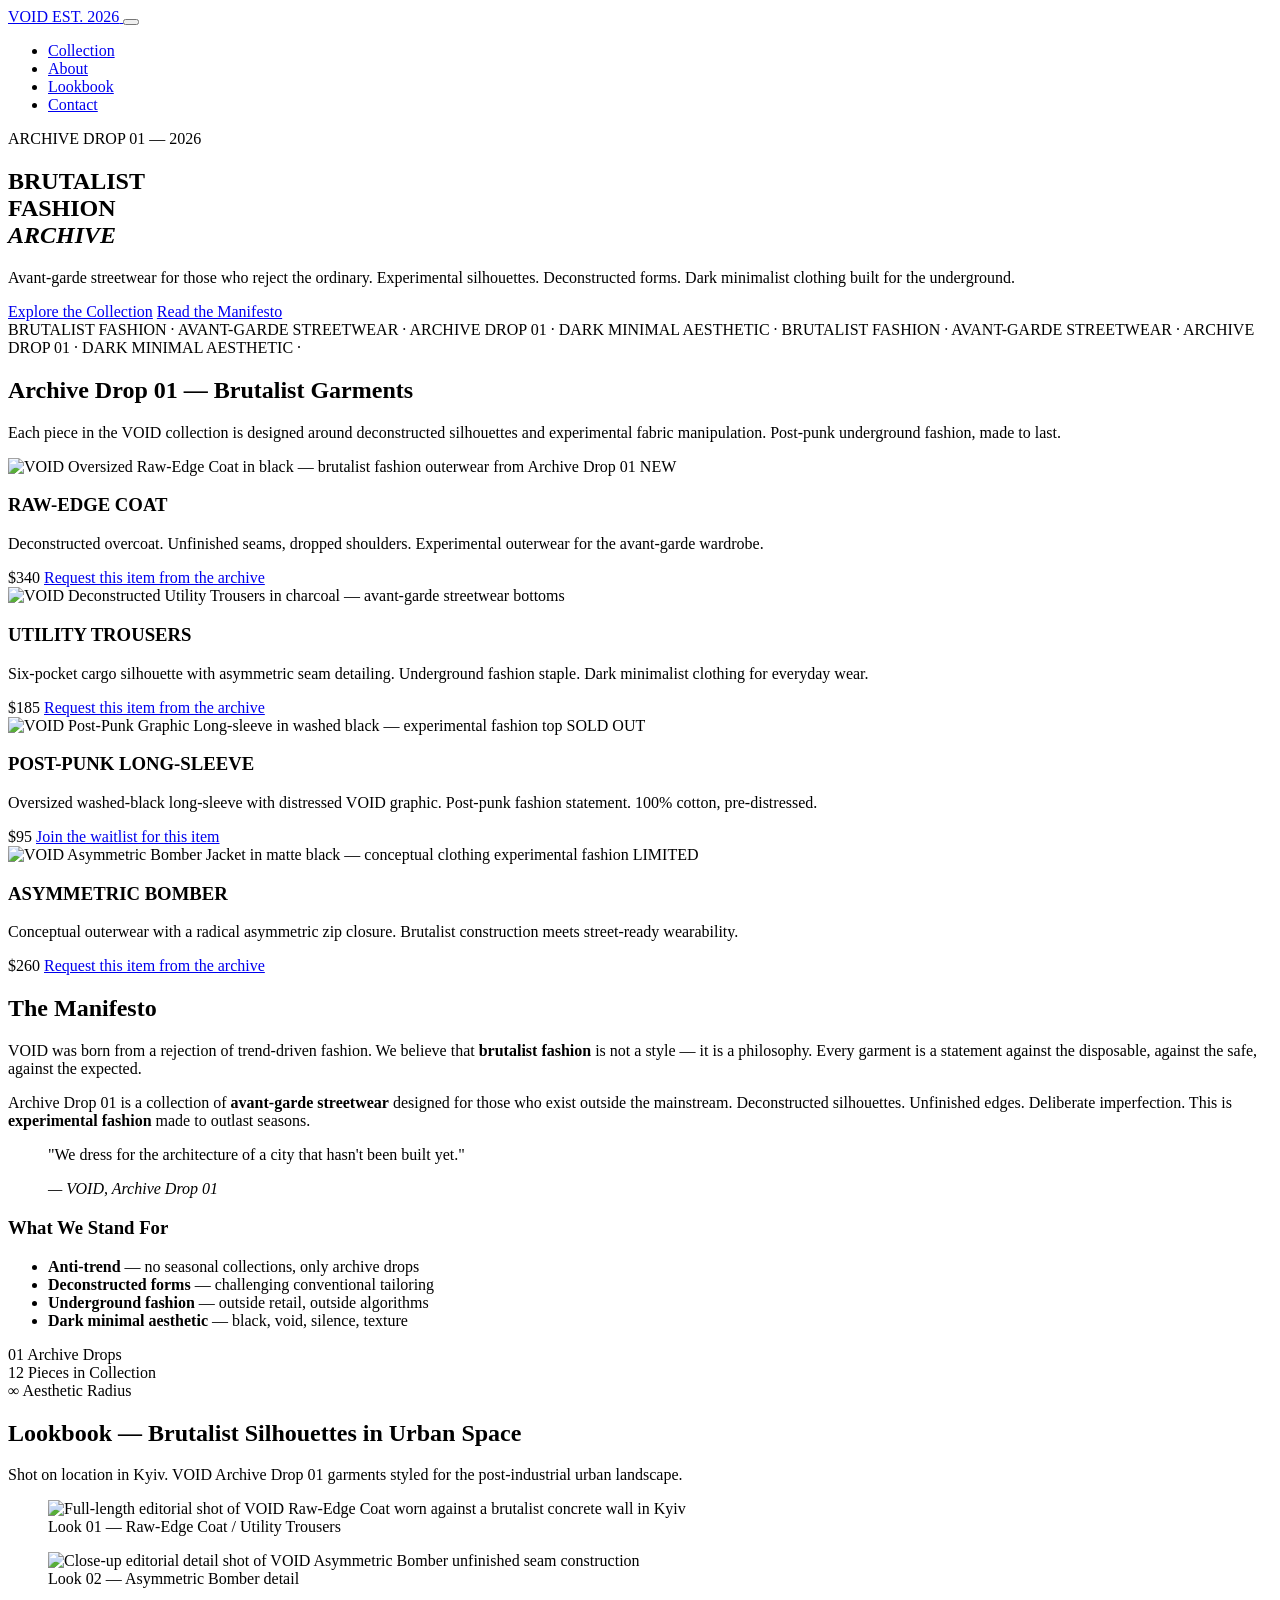
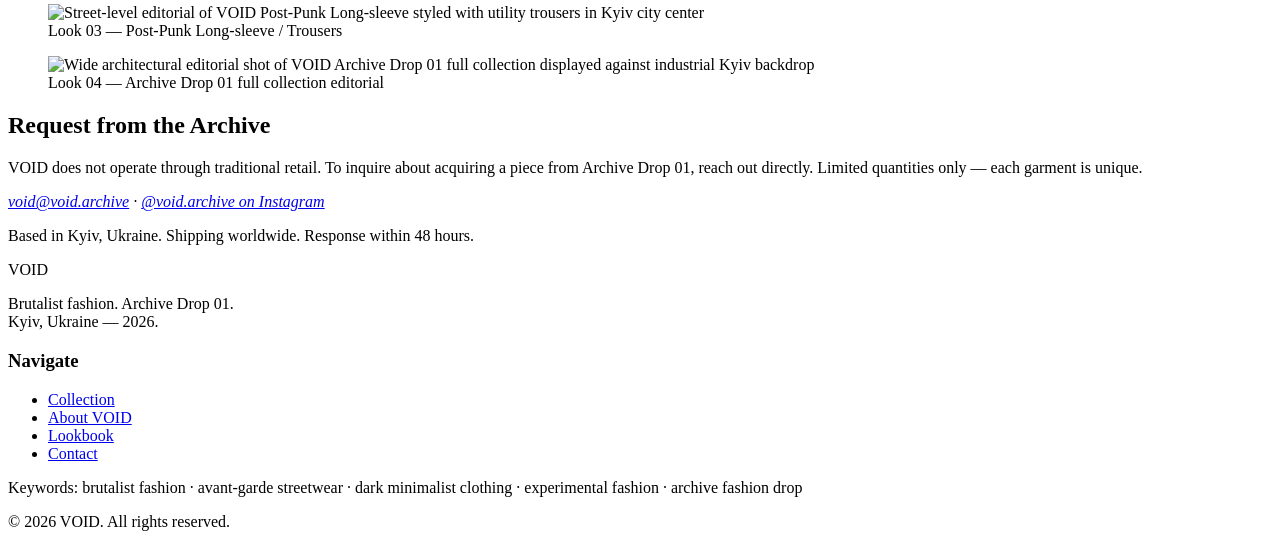
==== HW9/index.html @ c2a68525 "Rename index (3).html to index.html" ====
<!DOCTYPE html>
<html lang="en">
<head>
  <!-- Character encoding and viewport for mobile -->
  <meta charset="UTF-8" />
  <meta name="viewport" content="width=device-width, initial-scale=1.0" />

  <!-- Primary SEO meta tags -->
  <title>VOID — Brutalist Fashion &amp; Avant-Garde Streetwear | Archive Drop 01</title>
  <meta name="description" content="VOID is an experimental brutalist fashion brand offering avant-garde streetwear, deconstructed silhouettes, and dark minimalist clothing. Explore Archive Drop 01 — a curated collection of post-punk, underground fashion pieces." />
  <meta name="keywords" content="brutalist fashion, avant-garde streetwear, dark minimalist clothing, experimental fashion, deconstructed clothing, underground fashion brand, post-punk fashion, archive fashion drop, minimal dark aesthetic, conceptual clothing" />
  <meta name="author" content="VOID" />
  <meta name="robots" content="index, follow" />

  <!-- Open Graph / Social media meta tags -->
  <meta property="og:type" content="website" />
  <meta property="og:title" content="VOID — Brutalist Fashion &amp; Avant-Garde Streetwear" />
  <meta property="og:description" content="Experimental brutalist fashion. Archive Drop 01 — deconstructed silhouettes, dark minimal garments, post-punk aesthetic." />
  <meta property="og:image" content="images/og-cover.jpg" />
  <meta property="og:url" content="https://yourusername.github.io/VOID/" />
  <meta property="og:site_name" content="VOID" />

  <!-- Twitter Card meta tags -->
  <meta name="twitter:card" content="summary_large_image" />
  <meta name="twitter:title" content="VOID — Brutalist Fashion" />
  <meta name="twitter:description" content="Avant-garde streetwear. Archive Drop 01." />
  <meta name="twitter:image" content="images/og-cover.jpg" />

  <!-- Canonical URL -->
  <link rel="canonical" href="https://yourusername.github.io/VOID/" />

  <!-- Favicon -->
  <link rel="icon" type="image/svg+xml" href="images/favicon.svg" />

  <!-- Stylesheet -->
  <link rel="stylesheet" href="css/style.css" />

  <!-- Google Fonts — Barlow Condensed + Space Mono -->
  <link rel="preconnect" href="https://fonts.googleapis.com" />
  <link rel="preconnect" href="https://fonts.gstatic.com" crossorigin />
  <link href="https://fonts.googleapis.com/css2?family=Barlow+Condensed:wght@300;400;700;900&family=Space+Mono:wght@400;700&display=swap" rel="stylesheet" />
</head>

<body>

  <!-- ===================== HEADER / NAV ===================== -->
  <header class="site-header" role="banner">
    <div class="header-inner">

      <a href="index.html" class="logo" aria-label="VOID — return to homepage">
        <span class="logo-text">VOID</span>
        <span class="logo-sub">EST. 2026</span>
      </a>

      <!-- Mobile hamburger -->
      <button class="nav-toggle" id="navToggle" aria-label="Open navigation menu" aria-expanded="false" aria-controls="mainNav">
        <span></span><span></span><span></span>
      </button>

      <nav class="main-nav" id="mainNav" aria-label="Main navigation">
        <ul role="list">
          <li><a href="#collection">Collection</a></li>
          <li><a href="#about">About</a></li>
          <li><a href="#lookbook">Lookbook</a></li>
          <li><a href="#contact">Contact</a></li>
        </ul>
      </nav>

    </div>
  </header>

  <!-- ===================== MAIN CONTENT ===================== -->
  <main id="main-content">

    <!-- HERO SECTION -->
    <section class="hero" id="hero" aria-label="VOID Archive Drop 01 hero banner">
      <div class="hero-inner">
        <div class="hero-label">ARCHIVE DROP 01 — 2026</div>

        <!-- Only one h1 on the page -->
        <h1 class="hero-title">
          BRUTALIST<br />FASHION<br /><em>ARCHIVE</em>
        </h1>

        <p class="hero-sub">Avant-garde streetwear for those who reject the ordinary. Experimental silhouettes. Deconstructed forms. Dark minimalist clothing built for the underground.</p>

        <div class="hero-actions">
          <a href="#collection" class="btn btn--primary">Explore the Collection</a>
          <a href="#about" class="btn btn--ghost">Read the Manifesto</a>
        </div>
      </div>

      <div class="hero-ticker" aria-hidden="true">
        <div class="ticker-track">
          <span>BRUTALIST FASHION</span>
          <span>·</span>
          <span>AVANT-GARDE STREETWEAR</span>
          <span>·</span>
          <span>ARCHIVE DROP 01</span>
          <span>·</span>
          <span>DARK MINIMAL AESTHETIC</span>
          <span>·</span>
          <span>BRUTALIST FASHION</span>
          <span>·</span>
          <span>AVANT-GARDE STREETWEAR</span>
          <span>·</span>
          <span>ARCHIVE DROP 01</span>
          <span>·</span>
          <span>DARK MINIMAL AESTHETIC</span>
          <span>·</span>
        </div>
      </div>
    </section>

    <!-- COLLECTION SECTION -->
    <section class="collection" id="collection" aria-labelledby="collection-heading">
      <div class="container">

        <header class="section-header">
          <h2 id="collection-heading">Archive Drop 01 — Brutalist Garments</h2>
          <p>Each piece in the VOID collection is designed around deconstructed silhouettes and experimental fabric manipulation. Post-punk underground fashion, made to last.</p>
        </header>

        <div class="product-grid" role="list">

          <!-- Product 1 -->
          <article class="product-card" role="listitem">
            <div class="product-image">
              <img
                src="images/product-01.jpg"
                alt="VOID Oversized Raw-Edge Coat in black — brutalist fashion outerwear from Archive Drop 01"
                width="600"
                height="750"
                loading="lazy"
              />
              <span class="product-badge">NEW</span>
            </div>
            <div class="product-info">
              <h3 class="product-name">RAW-EDGE COAT</h3>
              <p class="product-desc">Deconstructed overcoat. Unfinished seams, dropped shoulders. Experimental outerwear for the avant-garde wardrobe.</p>
              <div class="product-footer">
                <span class="product-price">$340</span>
                <a href="#contact" class="product-link">Request this item from the archive</a>
              </div>
            </div>
          </article>

          <!-- Product 2 -->
          <article class="product-card" role="listitem">
            <div class="product-image">
              <img
                src="images/product-02.jpg"
                alt="VOID Deconstructed Utility Trousers in charcoal — avant-garde streetwear bottoms"
                width="600"
                height="750"
                loading="lazy"
              />
            </div>
            <div class="product-info">
              <h3 class="product-name">UTILITY TROUSERS</h3>
              <p class="product-desc">Six-pocket cargo silhouette with asymmetric seam detailing. Underground fashion staple. Dark minimalist clothing for everyday wear.</p>
              <div class="product-footer">
                <span class="product-price">$185</span>
                <a href="#contact" class="product-link">Request this item from the archive</a>
              </div>
            </div>
          </article>

          <!-- Product 3 -->
          <article class="product-card" role="listitem">
            <div class="product-image">
              <img
                src="images/product-03.jpg"
                alt="VOID Post-Punk Graphic Long-sleeve in washed black — experimental fashion top"
                width="600"
                height="750"
                loading="lazy"
              />
              <span class="product-badge">SOLD OUT</span>
            </div>
            <div class="product-info">
              <h3 class="product-name">POST-PUNK LONG-SLEEVE</h3>
              <p class="product-desc">Oversized washed-black long-sleeve with distressed VOID graphic. Post-punk fashion statement. 100% cotton, pre-distressed.</p>
              <div class="product-footer">
                <span class="product-price">$95</span>
                <a href="#contact" class="product-link">Join the waitlist for this item</a>
              </div>
            </div>
          </article>

          <!-- Product 4 -->
          <article class="product-card" role="listitem">
            <div class="product-image">
              <img
                src="images/product-04.jpg"
                alt="VOID Asymmetric Bomber Jacket in matte black — conceptual clothing experimental fashion"
                width="600"
                height="750"
                loading="lazy"
              />
              <span class="product-badge">LIMITED</span>
            </div>
            <div class="product-info">
              <h3 class="product-name">ASYMMETRIC BOMBER</h3>
              <p class="product-desc">Conceptual outerwear with a radical asymmetric zip closure. Brutalist construction meets street-ready wearability.</p>
              <div class="product-footer">
                <span class="product-price">$260</span>
                <a href="#contact" class="product-link">Request this item from the archive</a>
              </div>
            </div>
          </article>

        </div>
        <!-- /product-grid -->

      </div>
    </section>

    <!-- ABOUT SECTION -->
    <section class="about" id="about" aria-labelledby="about-heading">
      <div class="container about-grid">

        <div class="about-text">
          <h2 id="about-heading">The Manifesto</h2>

          <p>VOID was born from a rejection of trend-driven fashion. We believe that <strong>brutalist fashion</strong> is not a style — it is a philosophy. Every garment is a statement against the disposable, against the safe, against the expected.</p>

          <p>Archive Drop 01 is a collection of <strong>avant-garde streetwear</strong> designed for those who exist outside the mainstream. Deconstructed silhouettes. Unfinished edges. Deliberate imperfection. This is <strong>experimental fashion</strong> made to outlast seasons.</p>

          <blockquote>
            <p>"We dress for the architecture of a city that hasn't been built yet."</p>
            <cite>— VOID, Archive Drop 01</cite>
          </blockquote>

          <h3>What We Stand For</h3>
          <ul>
            <li><strong>Anti-trend</strong> — no seasonal collections, only archive drops</li>
            <li><strong>Deconstructed forms</strong> — challenging conventional tailoring</li>
            <li><strong>Underground fashion</strong> — outside retail, outside algorithms</li>
            <li><strong>Dark minimal aesthetic</strong> — black, void, silence, texture</li>
          </ul>
        </div>

        <aside class="about-stats" aria-label="VOID brand facts">
          <div class="stat-block">
            <span class="stat-number">01</span>
            <span class="stat-label">Archive Drops</span>
          </div>
          <div class="stat-block">
            <span class="stat-number">12</span>
            <span class="stat-label">Pieces in Collection</span>
          </div>
          <div class="stat-block">
            <span class="stat-number">∞</span>
            <span class="stat-label">Aesthetic Radius</span>
          </div>
        </aside>

      </div>
    </section>

    <!-- LOOKBOOK SECTION -->
    <section class="lookbook" id="lookbook" aria-labelledby="lookbook-heading">
      <div class="container">
        <h2 id="lookbook-heading">Lookbook — Brutalist Silhouettes in Urban Space</h2>
        <p class="section-intro">Shot on location in Kyiv. VOID Archive Drop 01 garments styled for the post-industrial urban landscape.</p>

        <div class="lookbook-grid">
          <figure class="lookbook-item lookbook-item--large">
            <img
              src="images/look-01.jpg"
              alt="Full-length editorial shot of VOID Raw-Edge Coat worn against a brutalist concrete wall in Kyiv"
              width="800"
              height="1000"
              loading="lazy"
            />
            <figcaption>Look 01 — Raw-Edge Coat / Utility Trousers</figcaption>
          </figure>

          <figure class="lookbook-item">
            <img
              src="images/look-02.jpg"
              alt="Close-up editorial detail shot of VOID Asymmetric Bomber unfinished seam construction"
              width="600"
              height="750"
              loading="lazy"
            />
            <figcaption>Look 02 — Asymmetric Bomber detail</figcaption>
          </figure>

          <figure class="lookbook-item">
            <img
              src="images/look-03.jpg"
              alt="Street-level editorial of VOID Post-Punk Long-sleeve styled with utility trousers in Kyiv city center"
              width="600"
              height="750"
              loading="lazy"
            />
            <figcaption>Look 03 — Post-Punk Long-sleeve / Trousers</figcaption>
          </figure>

          <figure class="lookbook-item lookbook-item--wide">
            <img
              src="images/look-04.jpg"
              alt="Wide architectural editorial shot of VOID Archive Drop 01 full collection displayed against industrial Kyiv backdrop"
              width="1200"
              height="600"
              loading="lazy"
            />
            <figcaption>Look 04 — Archive Drop 01 full collection editorial</figcaption>
          </figure>
        </div>
      </div>
    </section>

    <!-- CONTACT / CTA SECTION -->
    <section class="contact" id="contact" aria-labelledby="contact-heading">
      <div class="container">
        <h2 id="contact-heading">Request from the Archive</h2>
        <p>VOID does not operate through traditional retail. To inquire about acquiring a piece from Archive Drop 01, reach out directly. Limited quantities only — each garment is unique.</p>

        <address class="contact-info">
          <a href="mailto:void@void.archive" aria-label="Send an email to VOID at void@void.archive">void@void.archive</a>
          <span aria-hidden="true"> · </span>
          <a href="https://instagram.com/void.archive" target="_blank" rel="noopener noreferrer" aria-label="Visit VOID on Instagram (opens in a new tab)">@void.archive on Instagram</a>
        </address>

        <p class="contact-note">Based in Kyiv, Ukraine. Shipping worldwide. Response within 48 hours.</p>
      </div>
    </section>

  </main>

  <!-- ===================== FOOTER ===================== -->
  <footer class="site-footer" role="contentinfo">
    <div class="container footer-inner">

      <div class="footer-brand">
        <span class="footer-logo">VOID</span>
        <p>Brutalist fashion. Archive Drop 01.<br />Kyiv, Ukraine — 2026.</p>
      </div>

      <nav class="footer-nav" aria-label="Footer navigation">
        <h3 class="footer-nav-title">Navigate</h3>
        <ul role="list">
          <li><a href="#collection">Collection</a></li>
          <li><a href="#about">About VOID</a></li>
          <li><a href="#lookbook">Lookbook</a></li>
          <li><a href="#contact">Contact</a></li>
        </ul>
      </nav>

      <div class="footer-meta">
        <p>Keywords: brutalist fashion · avant-garde streetwear · dark minimalist clothing · experimental fashion · archive fashion drop</p>
        <p class="footer-copy">&copy; 2026 VOID. All rights reserved.</p>
      </div>

    </div>
  </footer>

  <script src="js/main.js"></script>
</body>
</html>
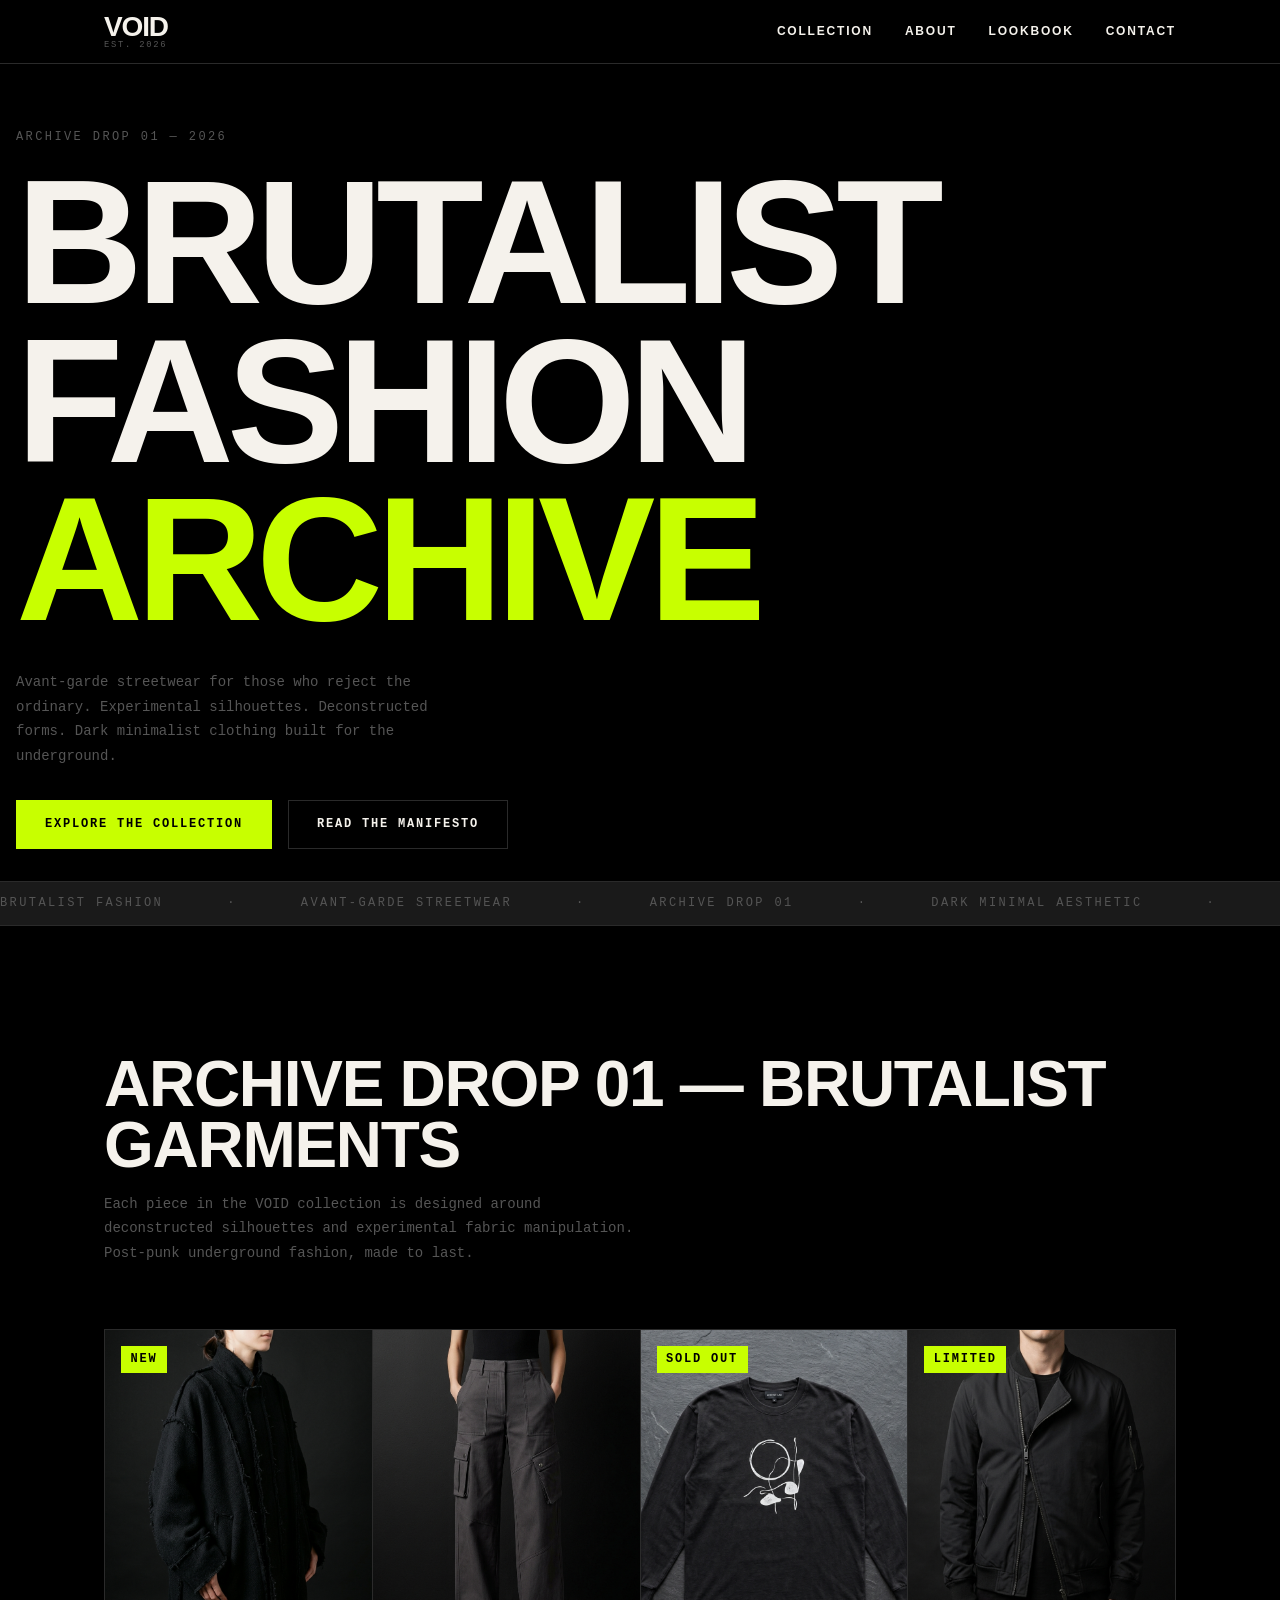
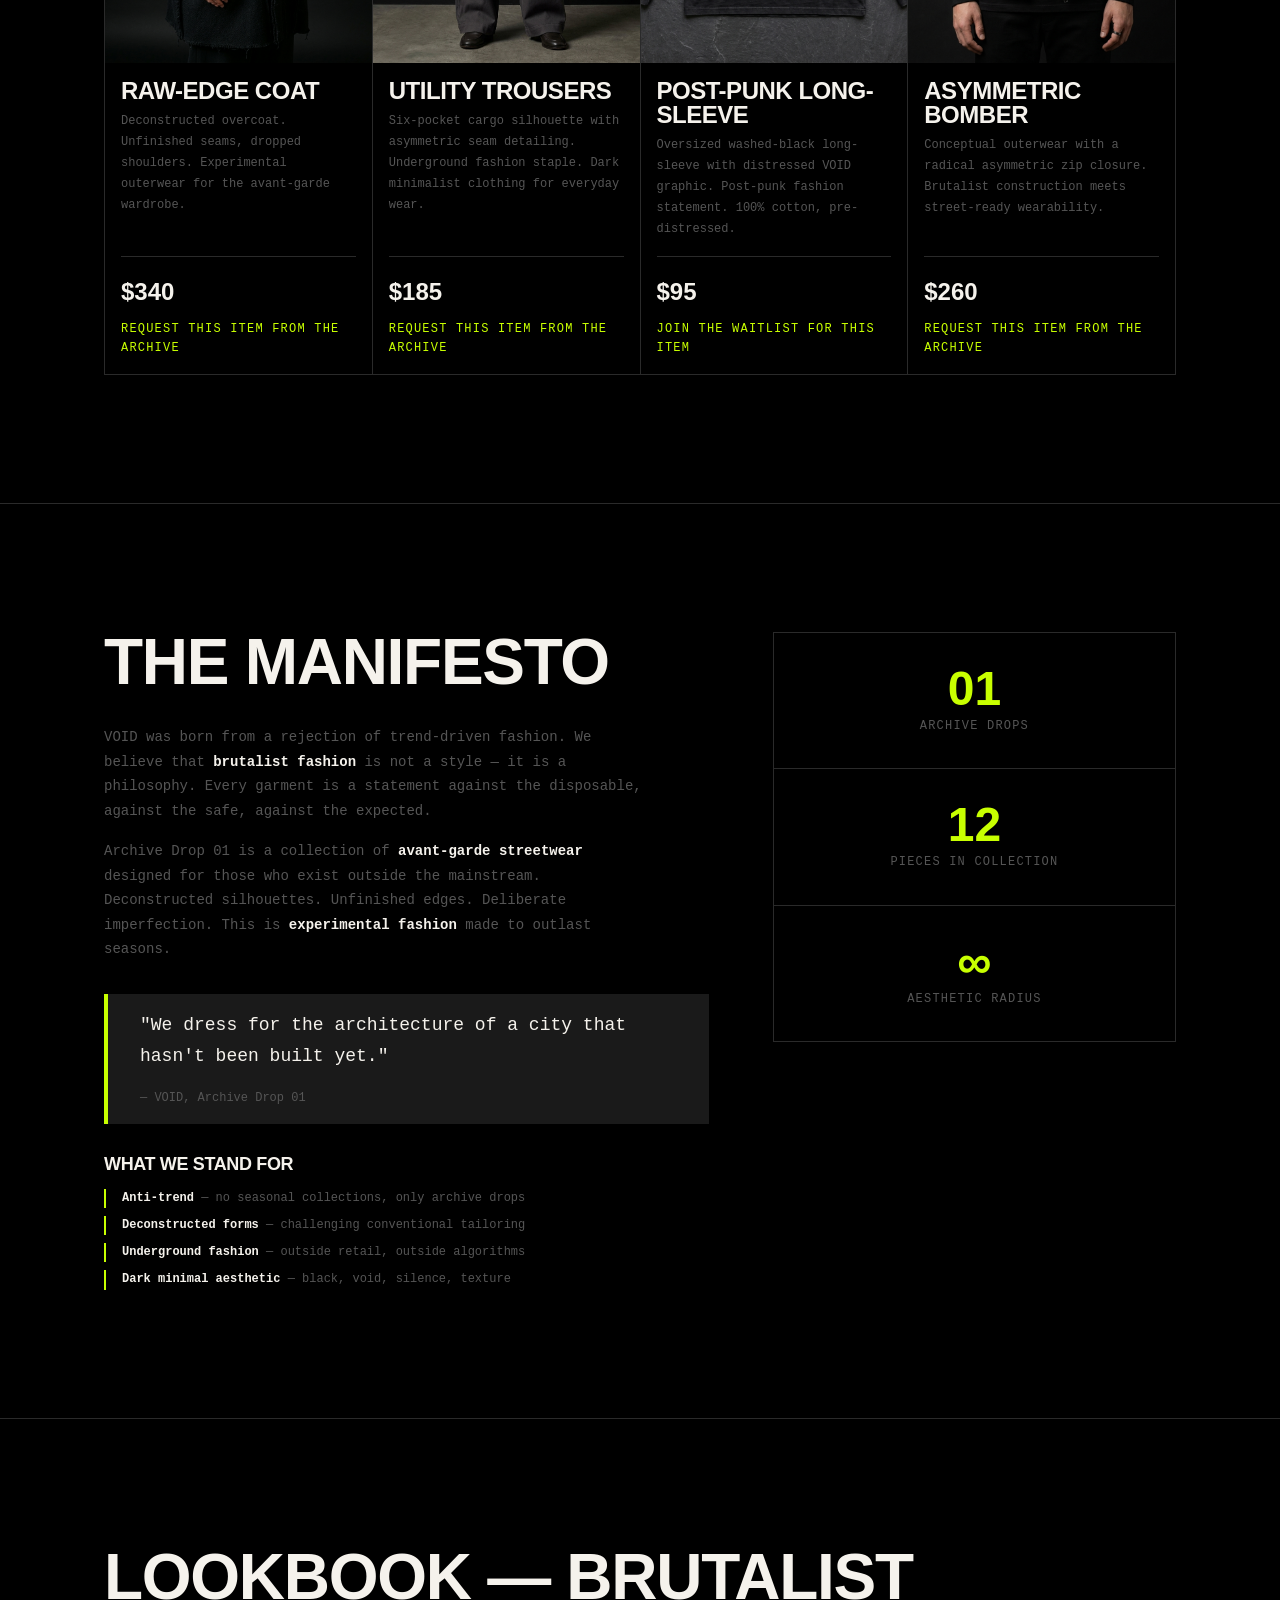
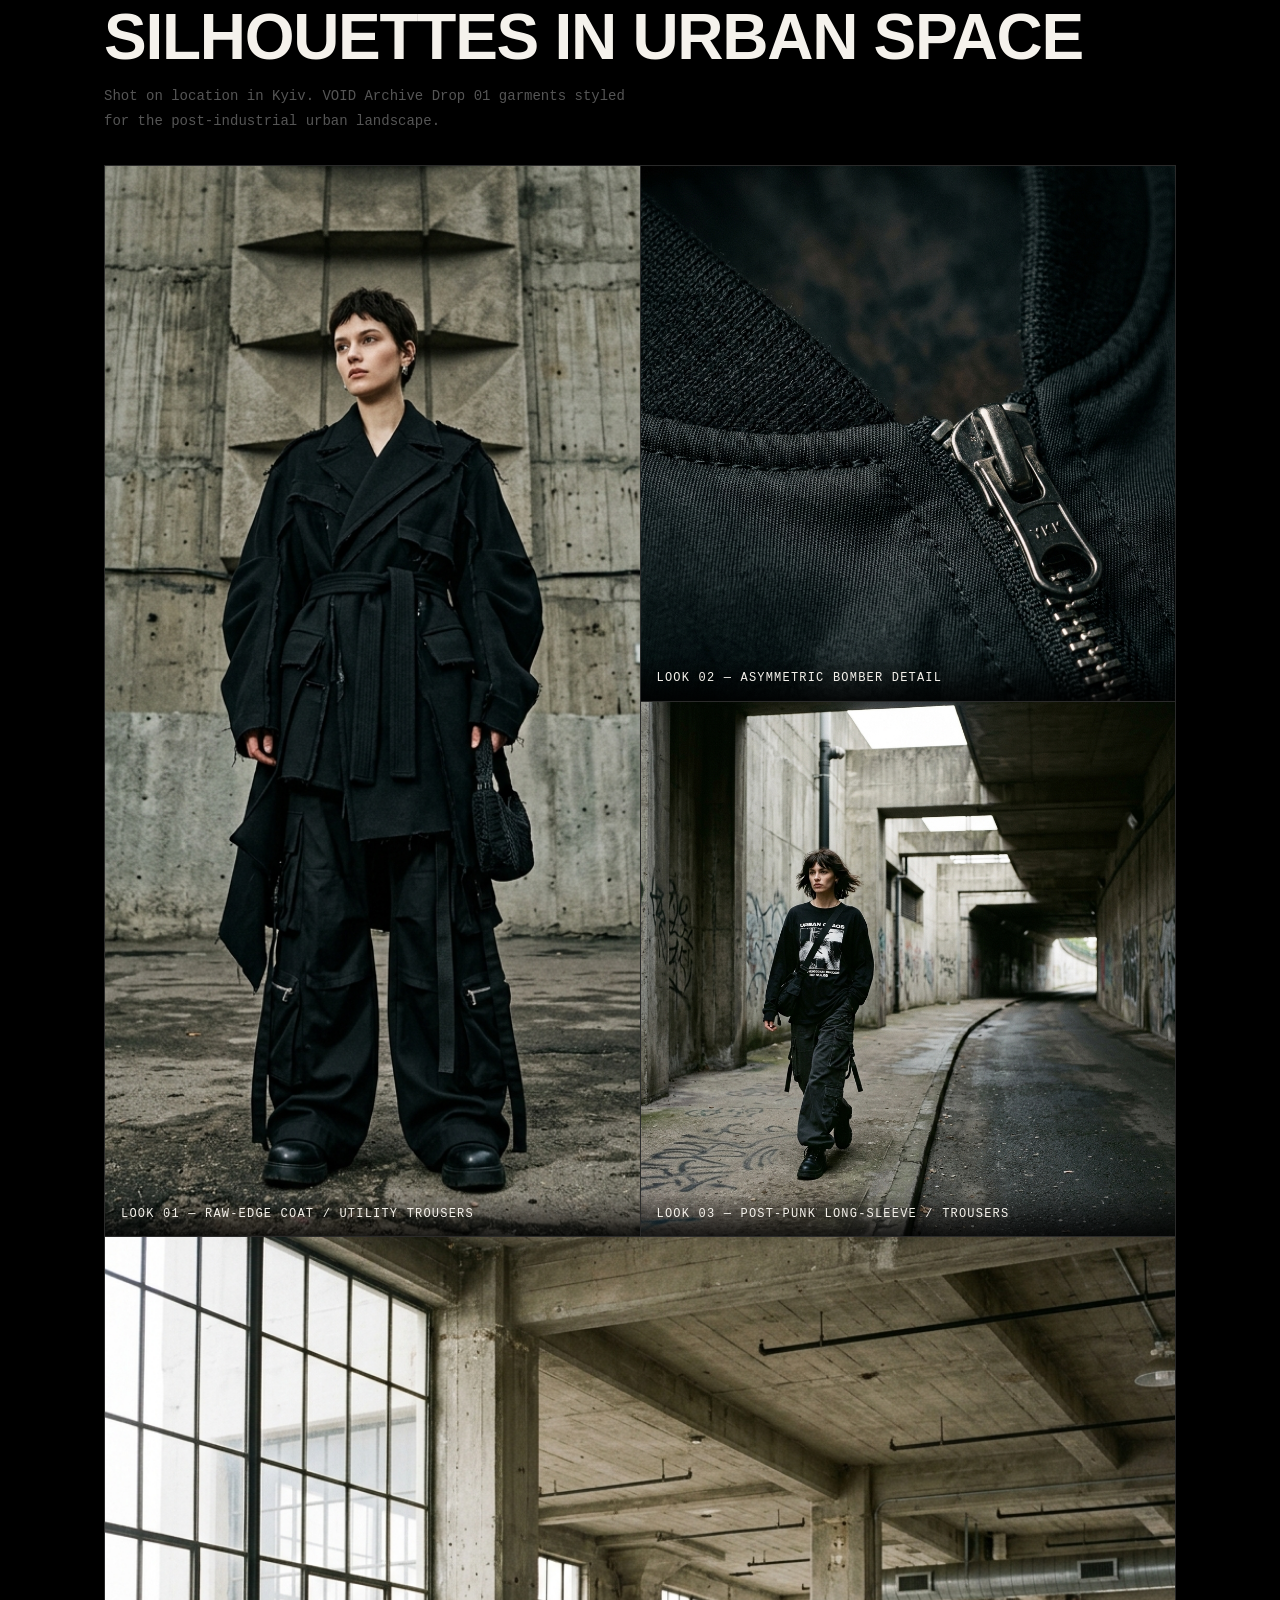
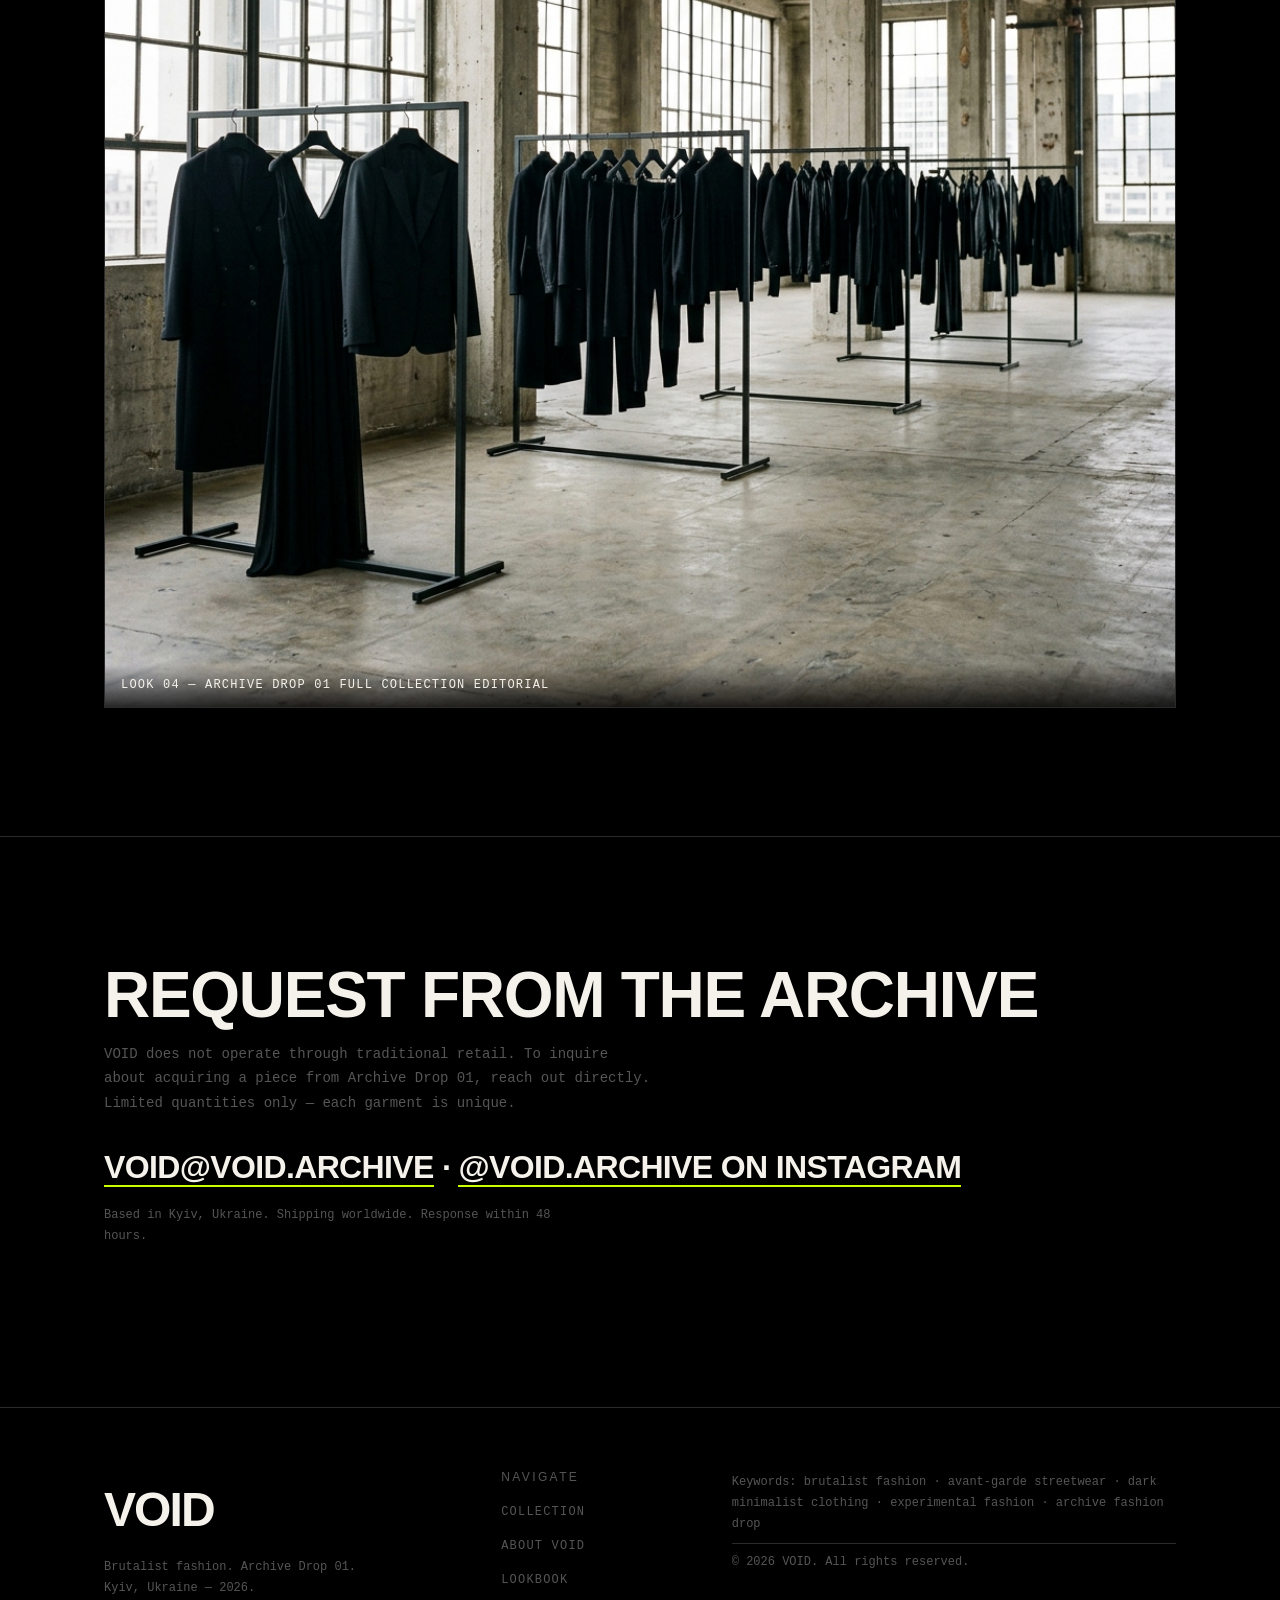
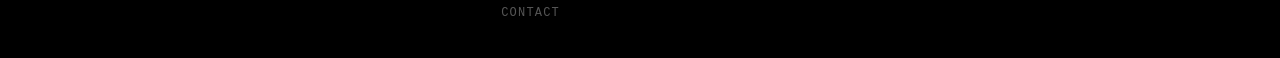
==== commit 2c557d26: "Add files via upload" ====
--- a/HW9/index.html
+++ b/HW9/index.html
@@ -1,18 +1,15 @@
 <!DOCTYPE html>
 <html lang="en">
 <head>
-  <!-- Character encoding and viewport for mobile -->
   <meta charset="UTF-8" />
   <meta name="viewport" content="width=device-width, initial-scale=1.0" />
 
-  <!-- Primary SEO meta tags -->
   <title>VOID — Brutalist Fashion &amp; Avant-Garde Streetwear | Archive Drop 01</title>
   <meta name="description" content="VOID is an experimental brutalist fashion brand offering avant-garde streetwear, deconstructed silhouettes, and dark minimalist clothing. Explore Archive Drop 01 — a curated collection of post-punk, underground fashion pieces." />
   <meta name="keywords" content="brutalist fashion, avant-garde streetwear, dark minimalist clothing, experimental fashion, deconstructed clothing, underground fashion brand, post-punk fashion, archive fashion drop, minimal dark aesthetic, conceptual clothing" />
   <meta name="author" content="VOID" />
   <meta name="robots" content="index, follow" />
 
-  <!-- Open Graph / Social media meta tags -->
   <meta property="og:type" content="website" />
   <meta property="og:title" content="VOID — Brutalist Fashion &amp; Avant-Garde Streetwear" />
   <meta property="og:description" content="Experimental brutalist fashion. Archive Drop 01 — deconstructed silhouettes, dark minimal garments, post-punk aesthetic." />
@@ -20,22 +17,15 @@
   <meta property="og:url" content="https://yourusername.github.io/VOID/" />
   <meta property="og:site_name" content="VOID" />
 
-  <!-- Twitter Card meta tags -->
   <meta name="twitter:card" content="summary_large_image" />
   <meta name="twitter:title" content="VOID — Brutalist Fashion" />
   <meta name="twitter:description" content="Avant-garde streetwear. Archive Drop 01." />
   <meta name="twitter:image" content="images/og-cover.jpg" />
 
-  <!-- Canonical URL -->
   <link rel="canonical" href="https://yourusername.github.io/VOID/" />
-
-  <!-- Favicon -->
   <link rel="icon" type="image/svg+xml" href="images/favicon.svg" />
-
-  <!-- Stylesheet -->
   <link rel="stylesheet" href="css/style.css" />
 
-  <!-- Google Fonts — Barlow Condensed + Space Mono -->
   <link rel="preconnect" href="https://fonts.googleapis.com" />
   <link rel="preconnect" href="https://fonts.gstatic.com" crossorigin />
   <link href="https://fonts.googleapis.com/css2?family=Barlow+Condensed:wght@300;400;700;900&family=Space+Mono:wght@400;700&display=swap" rel="stylesheet" />
@@ -43,7 +33,6 @@
 
 <body>
 
-  <!-- ===================== HEADER / NAV ===================== -->
   <header class="site-header" role="banner">
     <div class="header-inner">
 
@@ -52,7 +41,6 @@
         <span class="logo-sub">EST. 2026</span>
       </a>
 
-      <!-- Mobile hamburger -->
       <button class="nav-toggle" id="navToggle" aria-label="Open navigation menu" aria-expanded="false" aria-controls="mainNav">
         <span></span><span></span><span></span>
       </button>
@@ -69,15 +57,12 @@
     </div>
   </header>
 
-  <!-- ===================== MAIN CONTENT ===================== -->
   <main id="main-content">
 
-    <!-- HERO SECTION -->
     <section class="hero" id="hero" aria-label="VOID Archive Drop 01 hero banner">
       <div class="hero-inner">
         <div class="hero-label">ARCHIVE DROP 01 — 2026</div>
 
-        <!-- Only one h1 on the page -->
         <h1 class="hero-title">
           BRUTALIST<br />FASHION<br /><em>ARCHIVE</em>
         </h1>
@@ -112,7 +97,6 @@
       </div>
     </section>
 
-    <!-- COLLECTION SECTION -->
     <section class="collection" id="collection" aria-labelledby="collection-heading">
       <div class="container">
 
@@ -123,7 +107,6 @@
 
         <div class="product-grid" role="list">
 
-          <!-- Product 1 -->
           <article class="product-card" role="listitem">
             <div class="product-image">
               <img
@@ -145,7 +128,6 @@
             </div>
           </article>
 
-          <!-- Product 2 -->
           <article class="product-card" role="listitem">
             <div class="product-image">
               <img
@@ -166,7 +148,6 @@
             </div>
           </article>
 
-          <!-- Product 3 -->
           <article class="product-card" role="listitem">
             <div class="product-image">
               <img
@@ -188,7 +169,6 @@
             </div>
           </article>
 
-          <!-- Product 4 -->
           <article class="product-card" role="listitem">
             <div class="product-image">
               <img
@@ -211,12 +191,10 @@
           </article>
 
         </div>
-        <!-- /product-grid -->
-
-      </div>
-    </section>
-
-    <!-- ABOUT SECTION -->
+
+      </div>
+    </section>
+
     <section class="about" id="about" aria-labelledby="about-heading">
       <div class="container about-grid">
 
@@ -259,7 +237,6 @@
       </div>
     </section>
 
-    <!-- LOOKBOOK SECTION -->
     <section class="lookbook" id="lookbook" aria-labelledby="lookbook-heading">
       <div class="container">
         <h2 id="lookbook-heading">Lookbook — Brutalist Silhouettes in Urban Space</h2>
@@ -313,7 +290,6 @@
       </div>
     </section>
 
-    <!-- CONTACT / CTA SECTION -->
     <section class="contact" id="contact" aria-labelledby="contact-heading">
       <div class="container">
         <h2 id="contact-heading">Request from the Archive</h2>
@@ -331,7 +307,6 @@
 
   </main>
 
-  <!-- ===================== FOOTER ===================== -->
   <footer class="site-footer" role="contentinfo">
     <div class="container footer-inner">
 
--- a/HW9/css/style.css
+++ b/HW9/css/style.css
@@ -0,0 +1,799 @@
+:root {
+  --clr-void:      #000000;
+  --clr-paper:     #f5f2ec;
+  --clr-white:     #ffffff;
+  --clr-accent:    #c8ff00;
+  --clr-mid:       #1a1a1a;
+  --clr-muted:     #555555;
+  --clr-border:    #2a2a2a;
+
+  --ff-display:    'Barlow Condensed', sans-serif;
+  --ff-mono:       'Space Mono', monospace;
+
+  --fw-light:      300;
+  --fw-regular:    400;
+  --fw-bold:       700;
+  --fw-black:      900;
+
+  --fs-xs:         0.75rem;
+  --fs-sm:         0.875rem;
+  --fs-base:       1rem;
+  --fs-md:         1.125rem;
+  --fs-lg:         1.5rem;
+  --fs-xl:         2rem;
+  --fs-2xl:        3rem;
+  --fs-3xl:        4.5rem;
+  --fs-hero:       clamp(3.5rem, 15vw, 11rem);
+
+  --space-xs:      0.5rem;
+  --space-sm:      1rem;
+  --space-md:      2rem;
+  --space-lg:      4rem;
+  --space-xl:      6rem;
+
+  --container:     1200px;
+  --header-h:      4rem;
+
+  --transition:    0.25s ease;
+  --border:        1px solid var(--clr-border);
+}
+
+*, *::before, *::after {
+  box-sizing: border-box;
+  margin: 0;
+  padding: 0;
+}
+
+html {
+  scroll-behavior: smooth;
+  font-size: 16px;
+}
+
+body {
+  font-family: var(--ff-mono);
+  background-color: var(--clr-void);
+  color: var(--clr-paper);
+  line-height: 1.6;
+  overflow-x: hidden;
+}
+
+img {
+  display: block;
+  max-width: 100%;
+  height: auto;
+}
+
+ul {
+  list-style: none;
+}
+
+a {
+  color: inherit;
+  text-decoration: none;
+}
+
+h1, h2, h3, h4, h5, h6 {
+  font-family: var(--ff-display);
+  font-weight: var(--fw-black);
+  text-transform: uppercase;
+  line-height: 0.95;
+  letter-spacing: -0.02em;
+}
+
+p {
+  max-width: 65ch;
+  font-size: var(--fs-sm);
+  line-height: 1.75;
+  color: var(--clr-muted);
+}
+
+blockquote p {
+  color: var(--clr-paper);
+  font-style: normal;
+  font-size: var(--fs-md);
+  max-width: 50ch;
+}
+
+strong {
+  color: var(--clr-paper);
+  font-weight: var(--fw-bold);
+}
+
+.container {
+  width: 100%;
+  max-width: var(--container);
+  margin: 0 auto;
+  padding: 0 var(--space-sm);
+}
+
+.site-header {
+  position: fixed;
+  top: 0;
+  left: 0;
+  right: 0;
+  z-index: 100;
+  height: var(--header-h);
+  background-color: var(--clr-void);
+  border-bottom: var(--border);
+}
+
+.header-inner {
+  display: flex;
+  align-items: center;
+  justify-content: space-between;
+  height: 100%;
+  padding: 0 var(--space-sm);
+  max-width: var(--container);
+  margin: 0 auto;
+}
+
+.logo {
+  display: flex;
+  flex-direction: column;
+  line-height: 1;
+}
+
+.logo-text {
+  font-family: var(--ff-display);
+  font-weight: var(--fw-black);
+  font-size: 1.75rem;
+  letter-spacing: -0.04em;
+  text-transform: uppercase;
+  color: var(--clr-paper);
+  transition: color var(--transition);
+}
+
+.logo-sub {
+  font-family: var(--ff-mono);
+  font-size: 0.55rem;
+  letter-spacing: 0.2em;
+  color: var(--clr-muted);
+}
+
+.logo:hover .logo-text {
+  color: var(--clr-accent);
+}
+
+.nav-toggle {
+  display: flex;
+  flex-direction: column;
+  gap: 5px;
+  background: none;
+  border: none;
+  cursor: pointer;
+  padding: 0.5rem;
+  z-index: 200;
+}
+
+.nav-toggle span {
+  display: block;
+  width: 24px;
+  height: 2px;
+  background-color: var(--clr-paper);
+  transition: transform var(--transition), opacity var(--transition);
+}
+
+.nav-toggle.active span:nth-child(1) {
+  transform: translateY(7px) rotate(45deg);
+}
+
+.nav-toggle.active span:nth-child(2) {
+  opacity: 0;
+}
+
+.nav-toggle.active span:nth-child(3) {
+  transform: translateY(-7px) rotate(-45deg);
+}
+
+.main-nav {
+  position: fixed;
+  top: var(--header-h);
+  left: 0;
+  right: 0;
+  bottom: 0;
+  background-color: var(--clr-void);
+  transform: translateX(100%);
+  transition: transform 0.35s cubic-bezier(0.77, 0, 0.18, 1);
+  display: flex;
+  align-items: center;
+  justify-content: center;
+  border-top: var(--border);
+}
+
+.main-nav.open {
+  transform: translateX(0);
+}
+
+.main-nav ul {
+  display: flex;
+  flex-direction: column;
+  gap: var(--space-md);
+  text-align: center;
+}
+
+.main-nav a {
+  font-family: var(--ff-display);
+  font-weight: var(--fw-black);
+  font-size: var(--fs-2xl);
+  text-transform: uppercase;
+  letter-spacing: -0.02em;
+  color: var(--clr-paper);
+  transition: color var(--transition);
+}
+
+.main-nav a:hover {
+  color: var(--clr-accent);
+}
+
+.btn {
+  display: inline-block;
+  font-family: var(--ff-mono);
+  font-size: var(--fs-xs);
+  font-weight: var(--fw-bold);
+  letter-spacing: 0.15em;
+  text-transform: uppercase;
+  padding: 0.85rem 1.75rem;
+  border: 1px solid transparent;
+  transition: background-color var(--transition), color var(--transition), border-color var(--transition);
+  cursor: pointer;
+}
+
+.btn--primary {
+  background-color: var(--clr-accent);
+  color: var(--clr-void);
+  border-color: var(--clr-accent);
+}
+
+.btn--primary:hover {
+  background-color: transparent;
+  color: var(--clr-accent);
+}
+
+.btn--ghost {
+  background-color: transparent;
+  color: var(--clr-paper);
+  border-color: var(--clr-border);
+}
+
+.btn--ghost:hover {
+  border-color: var(--clr-paper);
+}
+
+.hero {
+  min-height: 100svh;
+  padding-top: var(--header-h);
+  display: flex;
+  flex-direction: column;
+  justify-content: flex-end;
+  border-bottom: var(--border);
+  position: relative;
+  overflow: hidden;
+}
+
+.hero-inner {
+  padding: var(--space-lg) var(--space-sm) var(--space-md);
+}
+
+.hero-label {
+  font-family: var(--ff-mono);
+  font-size: var(--fs-xs);
+  letter-spacing: 0.2em;
+  text-transform: uppercase;
+  color: var(--clr-muted);
+  margin-bottom: var(--space-sm);
+}
+
+.hero-title {
+  font-size: var(--fs-hero);
+  line-height: 0.9;
+  letter-spacing: -0.04em;
+  color: var(--clr-paper);
+  margin-bottom: var(--space-md);
+}
+
+.hero-title em {
+  font-style: normal;
+  color: var(--clr-accent);
+}
+
+.hero-sub {
+  max-width: 55ch;
+  font-size: var(--fs-sm);
+  color: var(--clr-muted);
+  margin-bottom: var(--space-md);
+}
+
+.hero-actions {
+  display: flex;
+  flex-wrap: wrap;
+  gap: var(--space-sm);
+}
+
+.hero-ticker {
+  overflow: hidden;
+  border-top: var(--border);
+  padding: 0.75rem 0;
+  background-color: var(--clr-mid);
+}
+
+.ticker-track {
+  display: flex;
+  gap: var(--space-lg);
+  white-space: nowrap;
+  animation: ticker 20s linear infinite;
+  font-family: var(--ff-mono);
+  font-size: var(--fs-xs);
+  letter-spacing: 0.2em;
+  text-transform: uppercase;
+  color: var(--clr-muted);
+}
+
+@keyframes ticker {
+  from { transform: translateX(0); }
+  to   { transform: translateX(-50%); }
+}
+
+.collection,
+.about,
+.lookbook,
+.contact {
+  padding: var(--space-xl) 0;
+  border-bottom: var(--border);
+}
+
+.section-header {
+  margin-bottom: var(--space-lg);
+}
+
+.section-header h2,
+.lookbook h2,
+.about h2,
+.contact h2 {
+  font-size: clamp(var(--fs-xl), 5vw, var(--fs-3xl));
+  color: var(--clr-paper);
+  margin-bottom: var(--space-sm);
+}
+
+.section-header p,
+.section-intro {
+  color: var(--clr-muted);
+  max-width: 65ch;
+}
+
+.product-grid {
+  display: grid;
+  grid-template-columns: 1fr;
+  gap: 1px;
+  background-color: var(--clr-border);
+  border: 1px solid var(--clr-border);
+}
+
+.product-card {
+  background-color: var(--clr-void);
+  display: flex;
+  flex-direction: column;
+}
+
+.product-image {
+  position: relative;
+  overflow: hidden;
+  background-color: var(--clr-mid);
+  aspect-ratio: 4/5;
+}
+
+.product-image img {
+  width: 100%;
+  height: 100%;
+  object-fit: cover;
+  transition: transform 0.6s ease;
+}
+
+.product-card:hover .product-image img {
+  transform: scale(1.04);
+}
+
+.product-badge {
+  position: absolute;
+  top: 1rem;
+  left: 1rem;
+  font-family: var(--ff-mono);
+  font-size: var(--fs-xs);
+  font-weight: var(--fw-bold);
+  letter-spacing: 0.15em;
+  text-transform: uppercase;
+  padding: 0.25rem 0.6rem;
+  background-color: var(--clr-accent);
+  color: var(--clr-void);
+}
+
+.product-info {
+  padding: var(--space-sm);
+  display: flex;
+  flex-direction: column;
+  flex: 1;
+}
+
+.product-name {
+  font-size: var(--fs-lg);
+  color: var(--clr-paper);
+  margin-bottom: 0.5rem;
+  line-height: 1;
+}
+
+.product-desc {
+  font-size: var(--fs-xs);
+  color: var(--clr-muted);
+  flex: 1;
+  margin-bottom: var(--space-sm);
+}
+
+.product-footer {
+  display: flex;
+  justify-content: space-between;
+  align-items: center;
+  padding-top: var(--space-sm);
+  border-top: var(--border);
+  gap: 0.5rem;
+  flex-wrap: wrap;
+}
+
+.product-price {
+  font-family: var(--ff-display);
+  font-weight: var(--fw-bold);
+  font-size: var(--fs-lg);
+  color: var(--clr-paper);
+}
+
+.product-link {
+  font-family: var(--ff-mono);
+  font-size: var(--fs-xs);
+  letter-spacing: 0.1em;
+  text-transform: uppercase;
+  color: var(--clr-accent);
+  text-decoration: underline;
+  text-decoration-color: transparent;
+  transition: text-decoration-color var(--transition);
+}
+
+.product-link:hover {
+  text-decoration-color: var(--clr-accent);
+}
+
+.about-grid {
+  display: grid;
+  grid-template-columns: 1fr;
+  gap: var(--space-lg);
+}
+
+.about-text h2 {
+  margin-bottom: var(--space-md);
+}
+
+.about-text h3 {
+  font-size: var(--fs-md);
+  color: var(--clr-paper);
+  margin: var(--space-md) 0 var(--space-sm);
+}
+
+.about-text p {
+  margin-bottom: var(--space-sm);
+}
+
+.about-text ul {
+  list-style: none;
+  display: flex;
+  flex-direction: column;
+  gap: 0.5rem;
+}
+
+.about-text li {
+  font-family: var(--ff-mono);
+  font-size: var(--fs-xs);
+  color: var(--clr-muted);
+  padding-left: 1rem;
+  border-left: 2px solid var(--clr-accent);
+}
+
+blockquote {
+  border-left: 4px solid var(--clr-accent);
+  padding: var(--space-sm) var(--space-md);
+  margin: var(--space-md) 0;
+  background-color: var(--clr-mid);
+}
+
+blockquote cite {
+  display: block;
+  font-family: var(--ff-mono);
+  font-size: var(--fs-xs);
+  color: var(--clr-muted);
+  margin-top: 0.5rem;
+  font-style: normal;
+}
+
+.about-stats {
+  display: grid;
+  grid-template-columns: repeat(3, 1fr);
+  gap: 1px;
+  background-color: var(--clr-border);
+  border: 1px solid var(--clr-border);
+  align-self: start;
+}
+
+.stat-block {
+  background-color: var(--clr-void);
+  padding: var(--space-md);
+  display: flex;
+  flex-direction: column;
+  align-items: center;
+  text-align: center;
+  gap: 0.25rem;
+}
+
+.stat-number {
+  font-family: var(--ff-display);
+  font-weight: var(--fw-black);
+  font-size: var(--fs-2xl);
+  color: var(--clr-accent);
+  line-height: 1;
+}
+
+.stat-label {
+  font-family: var(--ff-mono);
+  font-size: var(--fs-xs);
+  color: var(--clr-muted);
+  text-transform: uppercase;
+  letter-spacing: 0.1em;
+}
+
+.lookbook-grid {
+  display: grid;
+  grid-template-columns: 1fr;
+  gap: 1px;
+  background-color: var(--clr-border);
+  border: 1px solid var(--clr-border);
+  margin-top: var(--space-md);
+}
+
+.lookbook-item {
+  margin: 0;
+  background-color: var(--clr-mid);
+  overflow: hidden;
+  position: relative;
+}
+
+.lookbook-item img {
+  width: 100%;
+  height: 100%;
+  object-fit: cover;
+  transition: transform 0.7s ease;
+}
+
+.lookbook-item:hover img {
+  transform: scale(1.03);
+}
+
+.lookbook-item figcaption {
+  position: absolute;
+  bottom: 0;
+  left: 0;
+  right: 0;
+  padding: 0.75rem 1rem;
+  font-family: var(--ff-mono);
+  font-size: var(--fs-xs);
+  letter-spacing: 0.1em;
+  text-transform: uppercase;
+  color: var(--clr-paper);
+  background: linear-gradient(transparent, rgba(0,0,0,0.8));
+}
+
+.contact h2 {
+  margin-bottom: var(--space-sm);
+}
+
+.contact p {
+  margin-bottom: var(--space-md);
+}
+
+.contact-info {
+  font-style: normal;
+  font-family: var(--ff-display);
+  font-weight: var(--fw-bold);
+  font-size: var(--fs-xl);
+  text-transform: uppercase;
+  letter-spacing: -0.02em;
+  color: var(--clr-paper);
+  margin-bottom: var(--space-sm);
+  line-height: 1.3;
+}
+
+.contact-info a {
+  border-bottom: 2px solid var(--clr-accent);
+  transition: color var(--transition);
+}
+
+.contact-info a:hover {
+  color: var(--clr-accent);
+}
+
+.contact-note {
+  font-size: var(--fs-xs);
+  color: var(--clr-muted);
+  margin-top: var(--space-sm);
+}
+
+.site-footer {
+  padding: var(--space-lg) 0 var(--space-md);
+}
+
+.footer-inner {
+  display: grid;
+  grid-template-columns: 1fr;
+  gap: var(--space-md);
+}
+
+.footer-logo {
+  font-family: var(--ff-display);
+  font-weight: var(--fw-black);
+  font-size: var(--fs-2xl);
+  letter-spacing: -0.04em;
+  color: var(--clr-paper);
+  display: block;
+  margin-bottom: 0.5rem;
+}
+
+.footer-brand p {
+  font-size: var(--fs-xs);
+  color: var(--clr-muted);
+  max-width: none;
+}
+
+.footer-nav-title {
+  font-size: var(--fs-xs);
+  letter-spacing: 0.2em;
+  color: var(--clr-muted);
+  margin-bottom: var(--space-sm);
+  font-weight: var(--fw-regular);
+}
+
+.footer-nav ul {
+  display: flex;
+  flex-direction: column;
+  gap: 0.5rem;
+}
+
+.footer-nav a {
+  font-family: var(--ff-mono);
+  font-size: var(--fs-xs);
+  color: var(--clr-muted);
+  text-transform: uppercase;
+  letter-spacing: 0.1em;
+  transition: color var(--transition);
+}
+
+.footer-nav a:hover {
+  color: var(--clr-accent);
+}
+
+.footer-meta p {
+  font-size: var(--fs-xs);
+  color: var(--clr-muted);
+  max-width: none;
+}
+
+.footer-copy {
+  margin-top: 0.5rem;
+  border-top: var(--border);
+  padding-top: 0.5rem;
+}
+
+.reveal {
+  opacity: 0;
+  transform: translateY(24px);
+  transition: opacity 0.6s ease, transform 0.6s ease;
+}
+
+.reveal.visible {
+  opacity: 1;
+  transform: translateY(0);
+}
+
+@media (min-width: 640px) {
+
+  .container {
+    padding: 0 var(--space-md);
+  }
+
+  .nav-toggle {
+    display: none;
+  }
+
+  .main-nav {
+    position: static;
+    transform: none;
+    background-color: transparent;
+    border: none;
+    height: auto;
+  }
+
+  .main-nav ul {
+    flex-direction: row;
+    gap: var(--space-md);
+  }
+
+  .main-nav a {
+    font-size: var(--fs-xs);
+    letter-spacing: 0.15em;
+  }
+
+  .product-grid {
+    grid-template-columns: repeat(2, 1fr);
+  }
+
+  .lookbook-grid {
+    grid-template-columns: repeat(2, 1fr);
+  }
+
+  .lookbook-item--large {
+    grid-row: span 2;
+  }
+
+  .lookbook-item--wide {
+    grid-column: span 2;
+  }
+
+  .footer-inner {
+    grid-template-columns: 1fr 1fr 2fr;
+  }
+}
+
+@media (min-width: 1024px) {
+
+  .container {
+    padding: 0 var(--space-lg);
+  }
+
+  .header-inner {
+    padding: 0 var(--space-lg);
+  }
+
+  .product-grid {
+    grid-template-columns: repeat(4, 1fr);
+  }
+
+  .about-grid {
+    grid-template-columns: 3fr 2fr;
+  }
+
+  .about-stats {
+    grid-template-columns: 1fr;
+  }
+
+  .footer-inner {
+    grid-template-columns: 1.5fr 0.75fr 2fr;
+    gap: var(--space-lg);
+  }
+}
+
+@media (min-width: 1280px) {
+  :root {
+    --space-xl: 8rem;
+  }
+}
+
+@media (prefers-reduced-motion: reduce) {
+  .ticker-track {
+    animation: none;
+  }
+
+  .reveal {
+    transition: none;
+    opacity: 1;
+    transform: none;
+  }
+
+  img,
+  .product-image img,
+  .lookbook-item img {
+    transition: none;
+  }
+}
